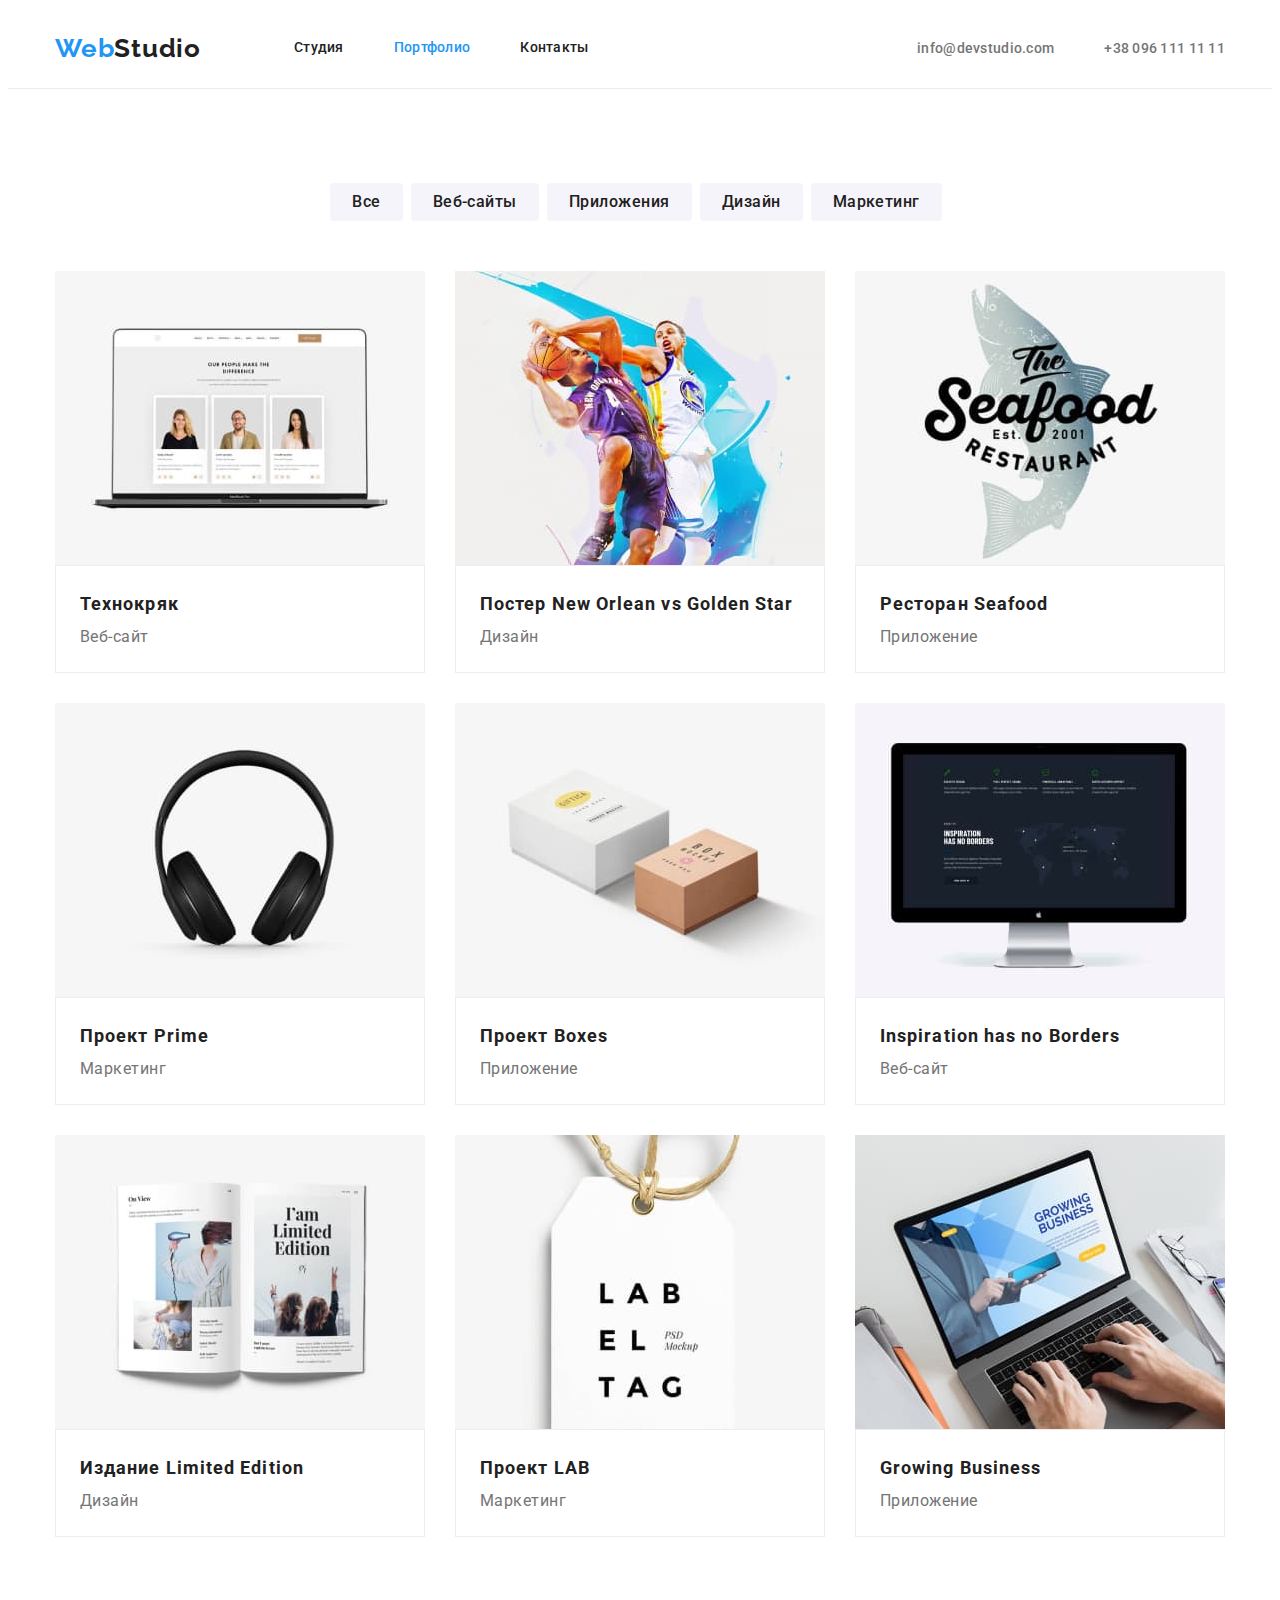
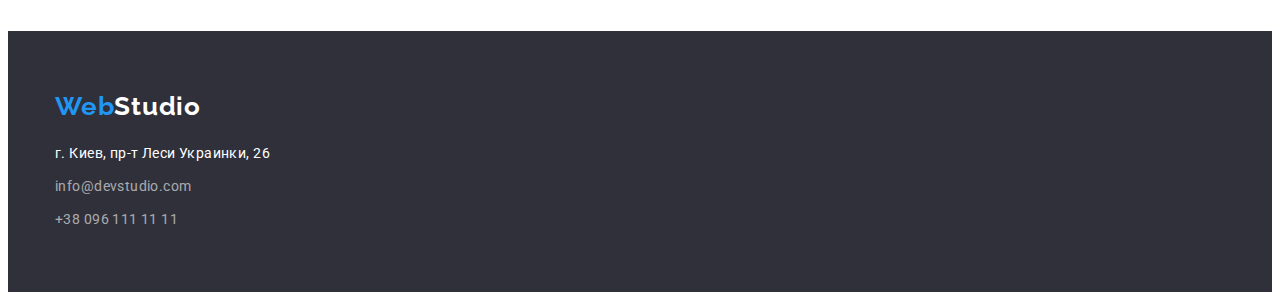
==== portfolio.html @ fc80238e "Files created" ====
<!DOCTYPE html>
<html lang="ru">
  <head>
    <meta charset="UTF-8" />
    <meta http-equiv="X-UA-Compatible" content="IE=edge" />
    <meta name="viewport" content="width=device-width, initial-scale=1.0" />
    <link rel="preconnect" href="https://fonts.googleapis.com" />
    <link rel="preconnect" href="https://fonts.gstatic.com" crossorigin />
    <link rel="preconnect" href="https://fonts.googleapis.com">
    <link rel="preconnect" href="https://fonts.gstatic.com" crossorigin>
    <link href="https://fonts.googleapis.com/css2?family=Raleway:wght@400;700&family=Roboto:wght@400;500;700;900&display=swap" rel="stylesheet"
        />
    <title>Студия</title>
    <link rel="stylesheet" href="./css/styles.css">
  </head>

  <body>
  <!-- Header section -->
  <header class="header">
    <div class="container header-nav">
    <a href="/" lang="en" class="header-logo link"><span class="accent-text">Web</span>Studio</a>
    <nav> 
      <ul class="list nav-list">
        <li class="item"><a href="./index.html" class="link header-link">Студия</a></li>
        <li class="item"><a href="" class="link header-link current">Портфолио</a></li>
        <li class="item"><a href="" class="link header-link">Контакты</a></li>
      </ul>
    </nav>

    <ul class="list contact-list">
      <li class="item"><a href="mailto:info@devstudio.com" class="link tel-link">info@devstudio.com</a></li>
      <li class="item"><a href="tel:+380961111111" class="link tel-link">+38 096 111 11 11</a></li>
    </ul>
  </div>
  </header>


    <main>
 
    <!-- Projects section -->
    <section class="portfolio-section">
            
      <h2 class="visually-hidden">Projects</h2>  
      
      <div class="container buttons-container">
        <ul class="list buttons-list">
            <li><button type="button" class="btn filter-button">Все</button></li>
            <li><button type="button" class="btn filter-button">Веб-сайты</button></li>
            <li><button type="button" class="btn filter-button">Приложения</button></li>
            <li><button type="button" class="btn filter-button">Дизайн</button></li>
            <li><button type="button" class="btn filter-button">Маркетинг</button></li>
        </ul>
      </div>


    <div class="container projects-container">
        <ul class="list projects-list">
            <li class="project-item">
                <img
                src="./images/img1-port.jpg"
                alt="Веб-сайт"
                width="370"/>
                <div class="project-text">
                  <h3 class="project-name">Технокряк</h3>
                  <p class="project-type">Веб-сайт</p>
                </div>
            </li>
            <li class="project-item">
                <img
                src="./images/img2-port.jpg"
                alt="Дизайн"
                width="370"/>
                <div class="project-text">
                  <h3 class="project-name">Постер New Orlean vs Golden Star</h3>
                  <p class="project-type">Дизайн</p>
                </div>
              </li>


            <li class="project-item">
                <img
                src="./images/img3-port.jpg"
                alt="Приложение"
                width="370"/>
                <div class="project-text">
                  <h3 class="project-name">Ресторан Seafood</h3>
                  <p class="project-type">Приложение</p>
                </div>
                
            </li>
            <li class="project-item">
                <img
                src="./images/img4-port.jpg"
                alt="Маркетинг"
                width="370"/>
                <div class="project-text">
                  <h3 class="project-name">Проект Prime</h3>
                  <p class="project-type">Маркетинг</p>
                </div>
                
            </li>
            <li class="project-item">
                <img
                src="./images/img5-port.jpg"
                alt="Приложение"
                width="370"/>
                <div class="project-text">
                  <h3 class="project-name">Проект Boxes</h3>
                  <p class="project-type">Приложение</p>
                </div>
                
            </li>

            <li class="project-item">
                <img
                src="./images/img6-port.jpg"
                alt="Веб-сайт"
                width="370"/><div class="project-text">
                  <h3 class="project-name">Inspiration has no Borders</h3>
                  <p class="project-type">Веб-сайт</p>
                </div>
              
            </li>

            <li class="project-item">
                <img
                src="./images/img7-port.jpg"
                alt="Дизайн"
                width="370"/>
                <div class="project-text">
                  <h3 class="project-name">Издание Limited Edition</h3>
                  <p class="project-type">Дизайн</p>
                </div>
               
            </li>

            <li class="project-item">
                <img
                src="./images/img8-port.jpg"
                alt="Маркетинг"
                width="370"/>
                <div class="project-text">
                  <h3 class="project-name">Проект LAB</h3>
                  <p class="project-type">Маркетинг</p>
                </div>
                
            </li>

            <li class="project-item">
                <img
                src="./images/img9-port.jpg"
                alt="Приложение"
                width="370"/>
                <div class="project-text">
                  <h3 class="project-name">Growing Business</h3>
                  <p class="project-type">Приложение</p>
                </div>
            </li>
        </ul>
      </div>

    </section>

    </main>

    <!-- Footer section -->
     
    <footer class="footer-section">
      <div class="container">

     <a href="/" lang="en" class="footer-logo link"><span class="accent-text">Web</span>Studio</a>
     <address>
       <ul class="list">
         <li class="address-item">
           <a class="link"
             href="https://goo.gl/maps/KtKULsSCK2TDFwCBA"
             target="_blank"
             rel="noopener noreferrer"
             >г. Киев, пр-т Леси Украинки, 26</a
           >
         </li>
         <li class="address-item"><a class="link address-link" href="mailto:info@devstudio.com">info@devstudio.com</a></li>
         <li class="address-item"><a class="link address-link" href="tel:+380961111111">+38 096 111 11 11</a></li>
       </ul>
     </address>
   </div>
   </footer>

  
  </body>
  
</html>
---- css/styles.css ----
:root {
  --primary-text-color: #757575;
  --primary-title-color: #212121;
  --accent-color: #2196f3;
  --accent-secondary-color: #188CE8;
  --white-color: #FFFFFF;
  --background-gray-color: #f5f4fa;
  --background-dark-color: #2f303a;
}

html {box-sizing: border-box;}

*, *::before, *::after {box-sizing: inherit;}

p,
h1,
h2,
h3,
h4,
h5,
h6 {
  margin: 0;
}

ul {
  margin: 0;
  padding-left: 0;
}

img {
  display: block;
  max-width: 100%;
  height: auto;
}

body {color: var(--primary-text-color);
      font-family: Roboto, sans-serif;}


.list {
  margin: 0;
  padding: 0;
  list-style: none;
}

.link {text-decoration: none;}

.btn {
  cursor: pointer;
  border: none;
}

.container {
  display: block;
  width: 1200px;
  padding-left: 15px;
  padding-right: 15px;
  margin: 0 auto;
 
}


/* Header section */

.header {
  display: flex;
  background-color: var(--white-color);
  padding-top: 0;
  padding-bottom: 0;
  align-items: center;
  border-bottom: 1px solid #ececec;

}

.header-logo {
  margin-right: 93px;
  font-family: 'Raleway', sans-serif;
  font-weight: 700;
  font-size: 26px;
  line-height: 1.19;
  letter-spacing: 0.03em;
  color: var(--primary-title-color);
}

.accent-text {
  color: var(--accent-color);
}

.header .container {
  display: flex;
  align-items: center;
  padding: 0 auto;
  ;
}

.nav-list, .contact-list {
  display: flex}

.nav-list .item:not(:last-child)  {
  margin-right: 50px;
}

.nav-list .link {
  display: block;
  padding-top: 32px;
  padding-bottom: 32px;
}

.contact-list .item:not(:last-child) {
  margin-right: 50px;
}

.contact-list {
  margin-left: auto;
}

.header-link,
.tel-link {

  font-weight: 500;
  font-size: 14px;
  line-height: 1.14;
  letter-spacing: 0.02em;
}

.header-link {
  color: var(--primary-title-color)
}

.tel-link {color: var(--primary-text-color);}


.header-link:hover,
.header-link:focus,
.tel-link:hover,
.tel-link:focus {
  color: var(--accent-color);
}

.header-link.current {
  color: var(--accent-color);
}

/* Hero section */

.hero-section {
  display: block;
  align-items: center;
  height: 600px;
  background-color: var(--background-dark-color);
  margin: 0 auto;

}

.hero-container {
  padding-top: 200px;
  padding-bottom: 200px;
  text-align: center;
}

.hero-title {
  display: inline-block;
  width: 696px;
  height: 120px;
  font-weight: 900;
  font-size: 44px;
  line-height: 1.36;
  text-align: center;
  letter-spacing: 0.06em;
  text-transform: uppercase;
  color: var(--white-color);
    }

.hero-button {
  display: block;
  border-radius: 4px;
  height: 50px;
  width: 200px;
  align-items: center;
  text-align: center;
  margin-top: 30px;
  margin-left: auto;
  margin-right: auto;
  font-family: inherit;
  font-weight: 700;
  font-size: 16px;
  line-height: 1.88;
  letter-spacing: 0.06em;
  color: var(--white-color);
  background-color: var(--accent-color);
}

.hero-button:hover,
.hero-button:focus {
  background-color: var(--accent-secondary-color);
}

/* Features section */

.features-section {
  padding-top: 94px;
  padding-bottom: 94px;
}

.visually-hidden {
  position: absolute;
  white-space: nowrap;
  width: 1px;
  height: 1px;
  overflow: hidden;
  border: 0;
  padding: 0;
  clip: rect(0 0 0 0);
  clip-path: inset(50%);
  margin: -1px;
}

             
.features-list {
  display: flex;
}

.features-item {
  display: block;
  width: 270px;
  height: 101px;
  padding: 0;
}

.features-item:not(:last-child) {
  margin-right: 30px;}


.features-title {
 
  margin-bottom: 10px;
  font-weight: 700;
  font-size: 14px;
  line-height: 1.14;
  letter-spacing: 0.03em;
  text-transform: uppercase;
  color: var(--primary-title-color);
}

.features-text {
  font-weight: 400;
  font-size: 14px;
  line-height: 1.71;
  letter-spacing: 0.03em;
}

/* Work section */

.work-section {
padding-bottom: 94px;
}

.section-title {
  display: block;
  margin-bottom: 50px;
  font-weight: 700;
  font-size: 36px;
  line-height: 1.17;
  text-align: center;
  letter-spacing: 0.03em;
  color: var(--primary-title-color);
  }

.works-list {
  display: flex;
}

.work-item {
  width: 370px;}

.work-item:not(:last-child) {
  margin-right: 30px;
}


/* Team section */

.team-section {
  padding-top: 94px;
  padding-bottom: 94px;
  background-color: var(--background-gray-color);
}

.team-section-title {
  display: block;
  margin-bottom: 50px;
}

.team-list {
  display: flex;
    }

.team-member {
  display: flex;
  flex-direction: column;
  width: 270px; 
  background-color: var(--white-color);
  box-shadow: 0px 1px 3px rgba(0, 0, 0, 0.12), 0px 1px 1px rgba(0, 0, 0, 0.14), 0px 2px 1px rgba(0, 0, 0, 0.2);
  border-radius: 0px 0px 4px 4px;
}

.team-member:not(:last-child) {
  margin-right: 30px;
}

.team-member-text {
  display: block;
  padding: 30px;
}

.name {
  margin-bottom: 10px;
  font-weight: 500;
  font-size: 16px;
  line-height: 1.19;
  text-align: center;
  letter-spacing: 0.03em;
  color: var(--primary-title-color);
  }

.job-title {
  font-weight: 400;
  font-size: 16px;
  line-height: 1.19;
  text-align: center;
  letter-spacing: 0.03em;
}

/* Footer section */

.footer-section {
  padding-top: 60px;
  padding-bottom: 60px;
  background-color: var(--background-dark-color);
}

.footer-logo {
  display: block;
  margin-bottom: 20px;
  font-family: 'Raleway', sans-serif;
  font-weight: 700;
  font-size: 26px;
  line-height: 1.19;
  letter-spacing: 0.03em;
  color: var(--white-color);
  }

  .address-item .link
  {
    display: block;
    font-style: normal;
    font-weight: 400;
    font-size: 14px;
    line-height: 1.71;
    letter-spacing: 0.03em;
    color: var(--white-color);
  }

  .address-item .address-link {
    color: rgba(255, 255, 255, 0.6)
  }

  .address-link:hover,
  .address-link:focus {
    color: var(--accent-color);
  }

  .address-item:not(:last-child) {
    margin-bottom: 9px;
  }


  /* Portfolio page */

 /* Portfolio section */
 
 .portfolio-section {
   display: block;
   padding-top: 94px;
   padding-bottom: 94px;
    }

  .buttons-container {
    display: flex;
    align-items: center;
    margin-bottom: 50px;
    }

 .buttons-list {
   display: flex;
   align-items: center;
   margin: 0 auto;
 }
 
 .filter-button {
    display: block;
    margin: 0 8px 0 0;
    padding: 6px 22px;
    font-family: inherit;  
    font-weight: 500;
    font-size: 16px;
    line-height: 1.63;
    text-align: center;
    letter-spacing: 0.03em;
    color: var(--primary-title-color);
    background-color: var(--background-gray-color);
    border-radius: 4px;
  }

  .filter-button:hover,
  .filter-button:focus {
    color: var(--white-color);
    background-color: var(--accent-color);
  }
  
  .projects-list {
    display: flex;
    flex-wrap: wrap;
    }

  .project-item {
    display: block;
    width: 370px;
    margin-right: 30px;
    margin-bottom: 30px;
    
  }

  .project-text {
    display: block;
    border: 1px solid #EEEEEE;
    padding: 20px 24px;
  }

  .project-item:nth-child(3n) {
    margin-right: 0;
  }

  .project-item:nth-last-child(-n+3) {
    margin-bottom: 0;
  }

  .project-name {
    font-weight: 700;
    font-size: 18px;
    line-height: 2;
    letter-spacing: 0.06em;
    color: var(--primary-title-color) 
  }
  .project-type {
    font-weight: 400;
    font-size: 16px;
    line-height: 1.88;
    letter-spacing: 0.03em;}
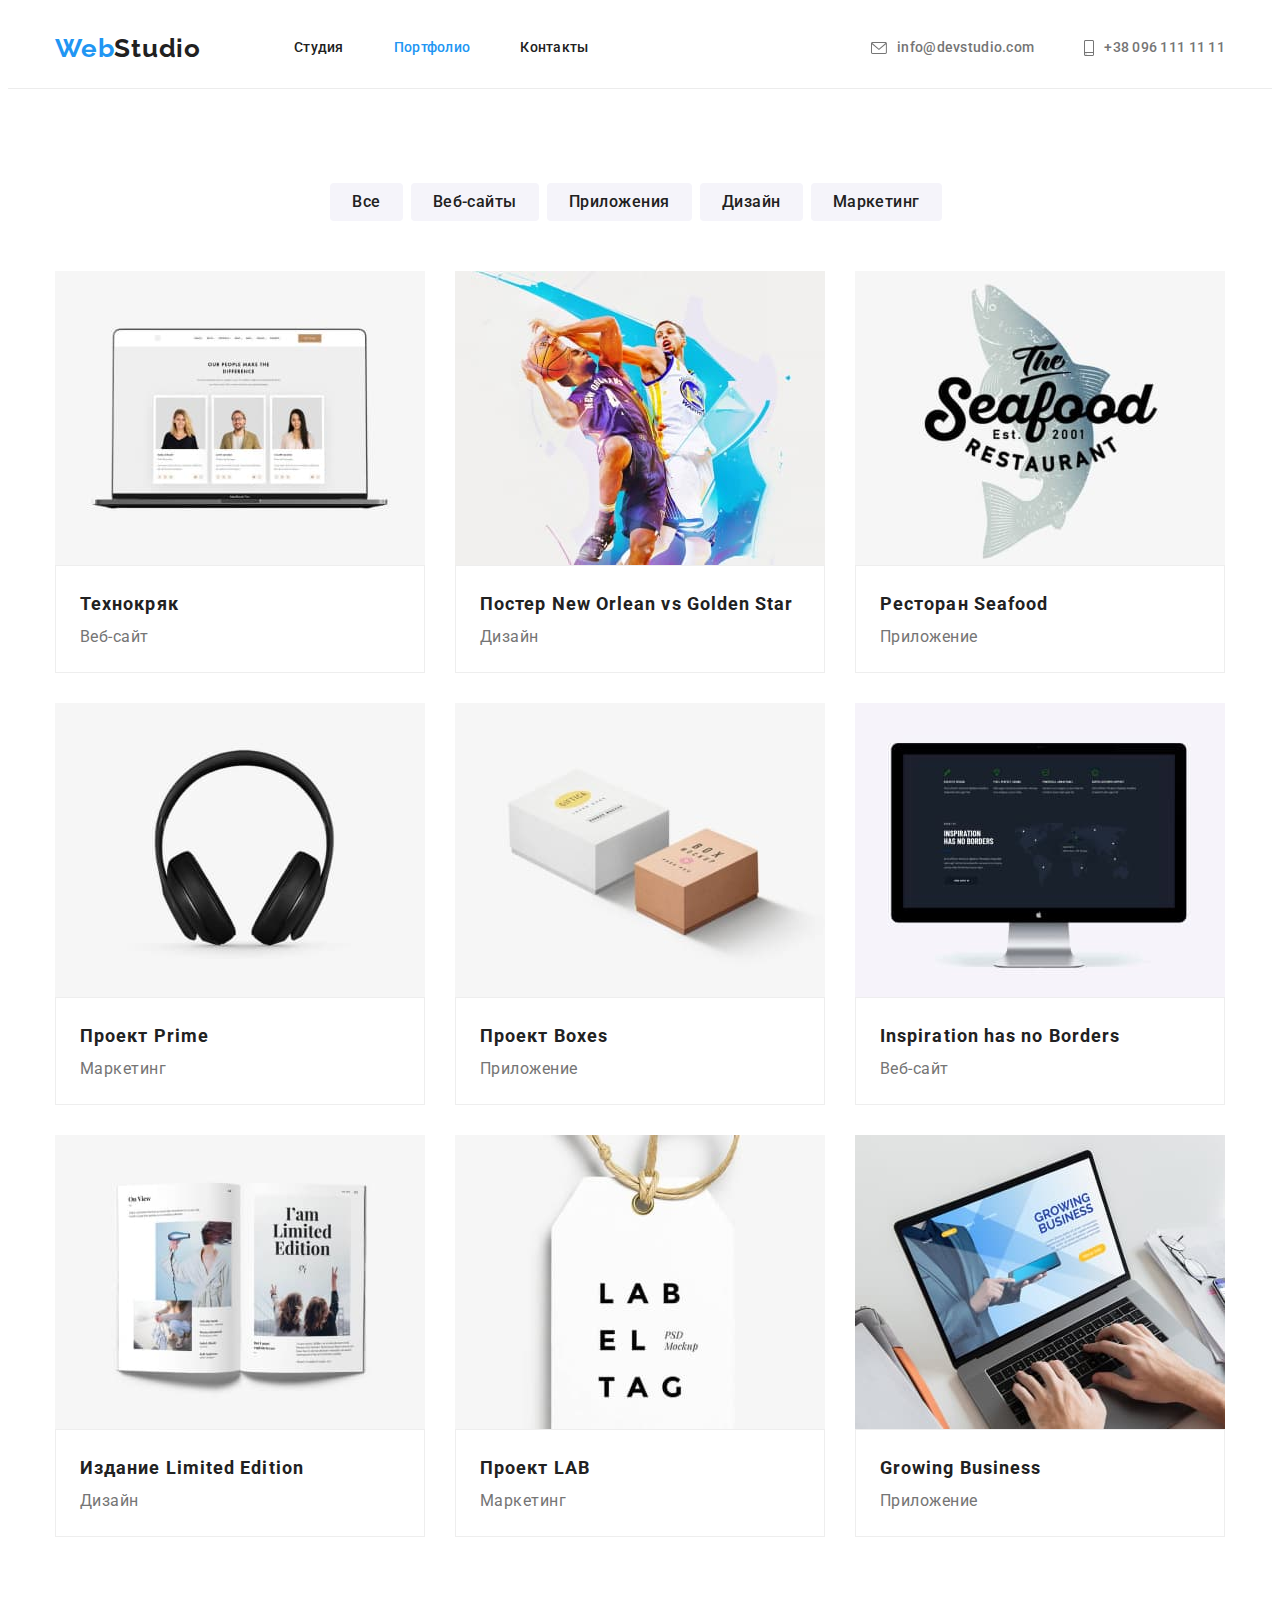
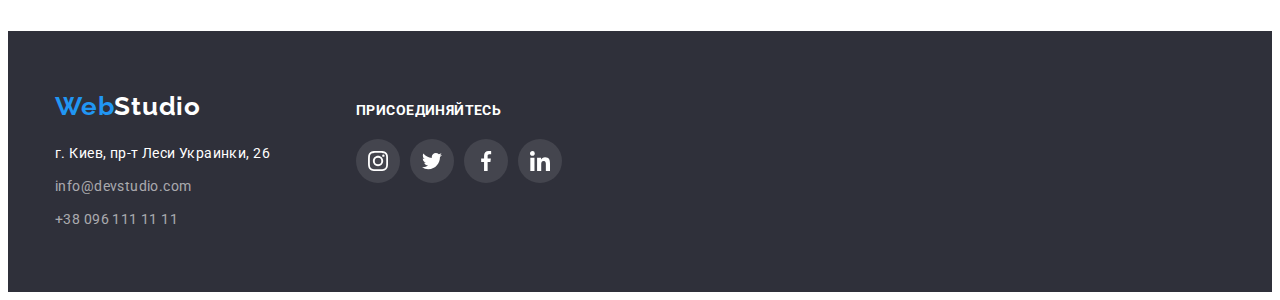
==== commit 28ff082d: "Images and icons" ====
--- a/portfolio.html
+++ b/portfolio.html
@@ -28,8 +28,16 @@
     </nav>
 
     <ul class="list contact-list">
-      <li class="item"><a href="mailto:info@devstudio.com" class="link tel-link">info@devstudio.com</a></li>
-      <li class="item"><a href="tel:+380961111111" class="link tel-link">+38 096 111 11 11</a></li>
+      <li class="item"><a href="mailto:info@devstudio.com" class="link tel-link">
+        <svg class="contact-icon" width="16" height="12">
+          <use href="./images/icons.svg#icon-envelope"></use>
+        </svg>
+        info@devstudio.com</a></li>
+      <li class="item"><a href="tel:+380961111111" class="link tel-link">
+        <svg class="contact-icon" width="10" height="16">
+          <use href="./images/icons.svg#icon-smartphone"></use>
+        </svg>  
+        +38 096 111 11 11</a></li>
     </ul>
   </div>
   </header>
@@ -166,7 +174,9 @@
     <!-- Footer section -->
      
     <footer class="footer-section">
-      <div class="container">
+      <div class="container footer-container">
+
+       <div class="footer-address">
 
      <a href="/" lang="en" class="footer-logo link"><span class="accent-text">Web</span>Studio</a>
      <address>
@@ -183,8 +193,50 @@
          <li class="address-item"><a class="link address-link" href="tel:+380961111111">+38 096 111 11 11</a></li>
        </ul>
      </address>
+
+   </div>
+
+   <div class="footer-join">
+     <h3 class="footer-join-title">присоединяйтесь</h3>
+     <ul class="footer-soc-list list">
+       <li class="footer-soc-item">
+         <a class="footer-soc-link link">
+           <svg class="footer-soc-icon" width="20" height="20">
+             <use href="./images/icons.svg#icon-instagram-2"></use>
+           </svg>
+         </a>
+       </li>
+
+       <li class="footer-soc-item">
+         <a class="footer-soc-link link">
+           <svg class="footer-soc-icon" width="20" height="20">
+             <use href="./images/icons.svg#icon-twitter-1"></use>
+           </svg>
+         </a>
+       </li>
+
+       <li class="footer-soc-item">
+         <a class="footer-soc-link link">
+           <svg class="footer-soc-icon" width="20" height="20">
+             <use href="./images/icons.svg#icon-facebook-1"></use>
+           </svg>
+         </a>
+       </li>
+
+       <li class="footer-soc-item">
+         <a class="footer-soc-link link">
+           <svg class="footer-soc-icon" width="20" height="20">
+             <use href="./images/icons.svg#icon-linkedin-1"></use>
+           </svg>
+         </a>
+       </li>
+     </ul>
+
+
+   </div>
    </div>
    </footer>
+
 
   
   </body>
--- a/css/styles.css
+++ b/css/styles.css
@@ -6,6 +6,7 @@
   --white-color: #FFFFFF;
   --background-gray-color: #f5f4fa;
   --background-dark-color: #2f303a;
+  --icons-color: #AFB1B8;
 }
 
 html {box-sizing: border-box;}
@@ -127,7 +128,10 @@
   color: var(--primary-title-color)
 }
 
-.tel-link {color: var(--primary-text-color);}
+.tel-link {
+  display: flex;
+  color: var(--primary-text-color);
+  align-items: center;}
 
 
 .header-link:hover,
@@ -135,19 +139,27 @@
 .tel-link:hover,
 .tel-link:focus {
   color: var(--accent-color);
-}
+  }
 
 .header-link.current {
   color: var(--accent-color);
 }
 
+.contact-icon {
+  
+  margin-right: 10px;
+  fill: var(--primary-text-color);}
+
+
+.contact-icon:hover {
+  fill: var(--accent-color);}
+
 /* Hero section */
 
 .hero-section {
   display: block;
   align-items: center;
   height: 600px;
-  background-color: var(--background-dark-color);
   margin: 0 auto;
 
 }
@@ -156,6 +168,15 @@
   padding-top: 200px;
   padding-bottom: 200px;
   text-align: center;
+  margin: 0 auto;
+  max-width: 1600px;
+  height: 600px;
+  background-image: linear-gradient(to right, rgba(47, 48, 58, 0.4), rgba(47, 48, 58, 0.4)), url("../images/img-hero.jpg");
+  background-position: center;
+  background-repeat: no-repeat;
+  background-size: cover;
+  background-color: var(--background-dark-color);
+
 }
 
 .hero-title {
@@ -215,24 +236,36 @@
   margin: -1px;
 }
 
-             
+         
 .features-list {
   display: flex;
-}
+  }
 
 .features-item {
   display: block;
   width: 270px;
-  height: 101px;
   padding: 0;
 }
 
 .features-item:not(:last-child) {
   margin-right: 30px;}
 
+  .features-icon-frame {
+    display: flex;
+    height: 120px;
+    justify-content: center;
+    align-items: center;
+    background-color: var(--background-gray-color);
+    border-radius: 4px;
+    margin-bottom: 30px;
+    }
+
+   .features-icon {
+     display: flex}
+
 
 .features-title {
- 
+  display: block;
   margin-bottom: 10px;
   font-weight: 700;
   font-size: 14px;
@@ -240,9 +273,10 @@
   letter-spacing: 0.03em;
   text-transform: uppercase;
   color: var(--primary-title-color);
-}
+  }
 
 .features-text {
+  display: block;
   font-weight: 400;
   font-size: 14px;
   line-height: 1.71;
@@ -331,12 +365,86 @@
   letter-spacing: 0.03em;
 }
 
+.team-soc-list {
+  display: flex;
+  justify-content: center;
+  margin-top: 16px;
+}
+
+.team-soc-item + .team-soc-item {
+  margin-left: 10px;
+}
+
+.team-soc-link {
+  display: flex;
+  align-items: center;
+  justify-content: center;
+  width: 44px;
+  height: 44px;
+  border-radius: 50%;
+  background-color: transparent;
+  fill: var(--icons-color);
+}
+
+
+.team-soc-link:hover,
+.team-soc-link:focus {
+background-color: var(--accent-color);
+fill: var(--white-color);
+}
+
+/* Clients section */
+
+.clients-section {
+  padding-top: 94px;
+  padding-bottom: 94px;
+}
+
+.clients-list {
+  display: flex;
+  justify-content: center;
+  margin-top: 50px;}
+
+.clients-item + .clients-item {
+  margin-left: 30px;
+}
+
+.clients-link {
+  display: flex;
+  align-items: center;
+  justify-content: center;
+  width: 170px;
+  height: 92px;
+  border-radius: 4px;
+  fill: var(--icons-color);
+  border: 1px solid var(--icons-color);
+}
+
+.clients-link:hover,
+.clients-link:focus {
+  fill: var(--accent-color);
+  border-color: var(--accent-color);
+}
+
+
+
 /* Footer section */
 
 .footer-section {
+  background-color: var(--background-dark-color);
+}
+
+.footer-container {
+  display: flex;
+  
+}
+
+.footer-address {
   padding-top: 60px;
   padding-bottom: 60px;
-  background-color: var(--background-dark-color);
+  display: block;
+  width: 301px;
+  margin: 0;
 }
 
 .footer-logo {
@@ -373,6 +481,46 @@
   .address-item:not(:last-child) {
     margin-bottom: 9px;
   }
+
+.footer-join {
+  display: block;
+  padding-top: 72px;
+}
+
+  .footer-join-title {
+    margin-bottom: 20px;
+    font-weight: 700;
+    font-size: 14px;
+    line-height: 1.14;
+    letter-spacing: 0.03em;
+    text-transform: uppercase;
+    color: var(--white-color);
+  }
+
+.footer-soc-list {
+  display: flex;
+}
+
+  .footer-soc-item + .footer-soc-item {
+    margin-left: 10px;
+  }
+
+  .footer-soc-link {
+    display: flex;
+    align-items: center;
+    justify-content: center;
+    width: 44px;
+    height: 44px;
+    border-radius: 50%;
+    background-color: rgba(255, 255, 255, 0.1);
+    fill: var(--white-color);
+  }
+
+  .footer-soc-link:hover,
+  .footer-soc-link:focus {
+    background-color: var(--accent-color);
+  }
+
 
 
   /* Portfolio page */
@@ -414,9 +562,10 @@
 
   .filter-button:hover,
   .filter-button:focus {
+    box-shadow: 0px 3px 1px rgba(0, 0, 0, 0.1), 0px 1px 2px rgba(0, 0, 0, 0.08), 0px 2px 2px rgba(0, 0, 0, 0.12);
     color: var(--white-color);
     background-color: var(--accent-color);
-  }
+    }
   
   .projects-list {
     display: flex;
@@ -431,6 +580,9 @@
     
   }
 
+  .project-item:hover {
+      box-shadow: 0px 1px 1px rgba(0, 0, 0, 0.12), 0px 4px 4px rgba(0, 0, 0, 0.06), 1px 4px 6px rgba(0, 0, 0, 0.16);}
+
   .project-text {
     display: block;
     border: 1px solid #EEEEEE;
